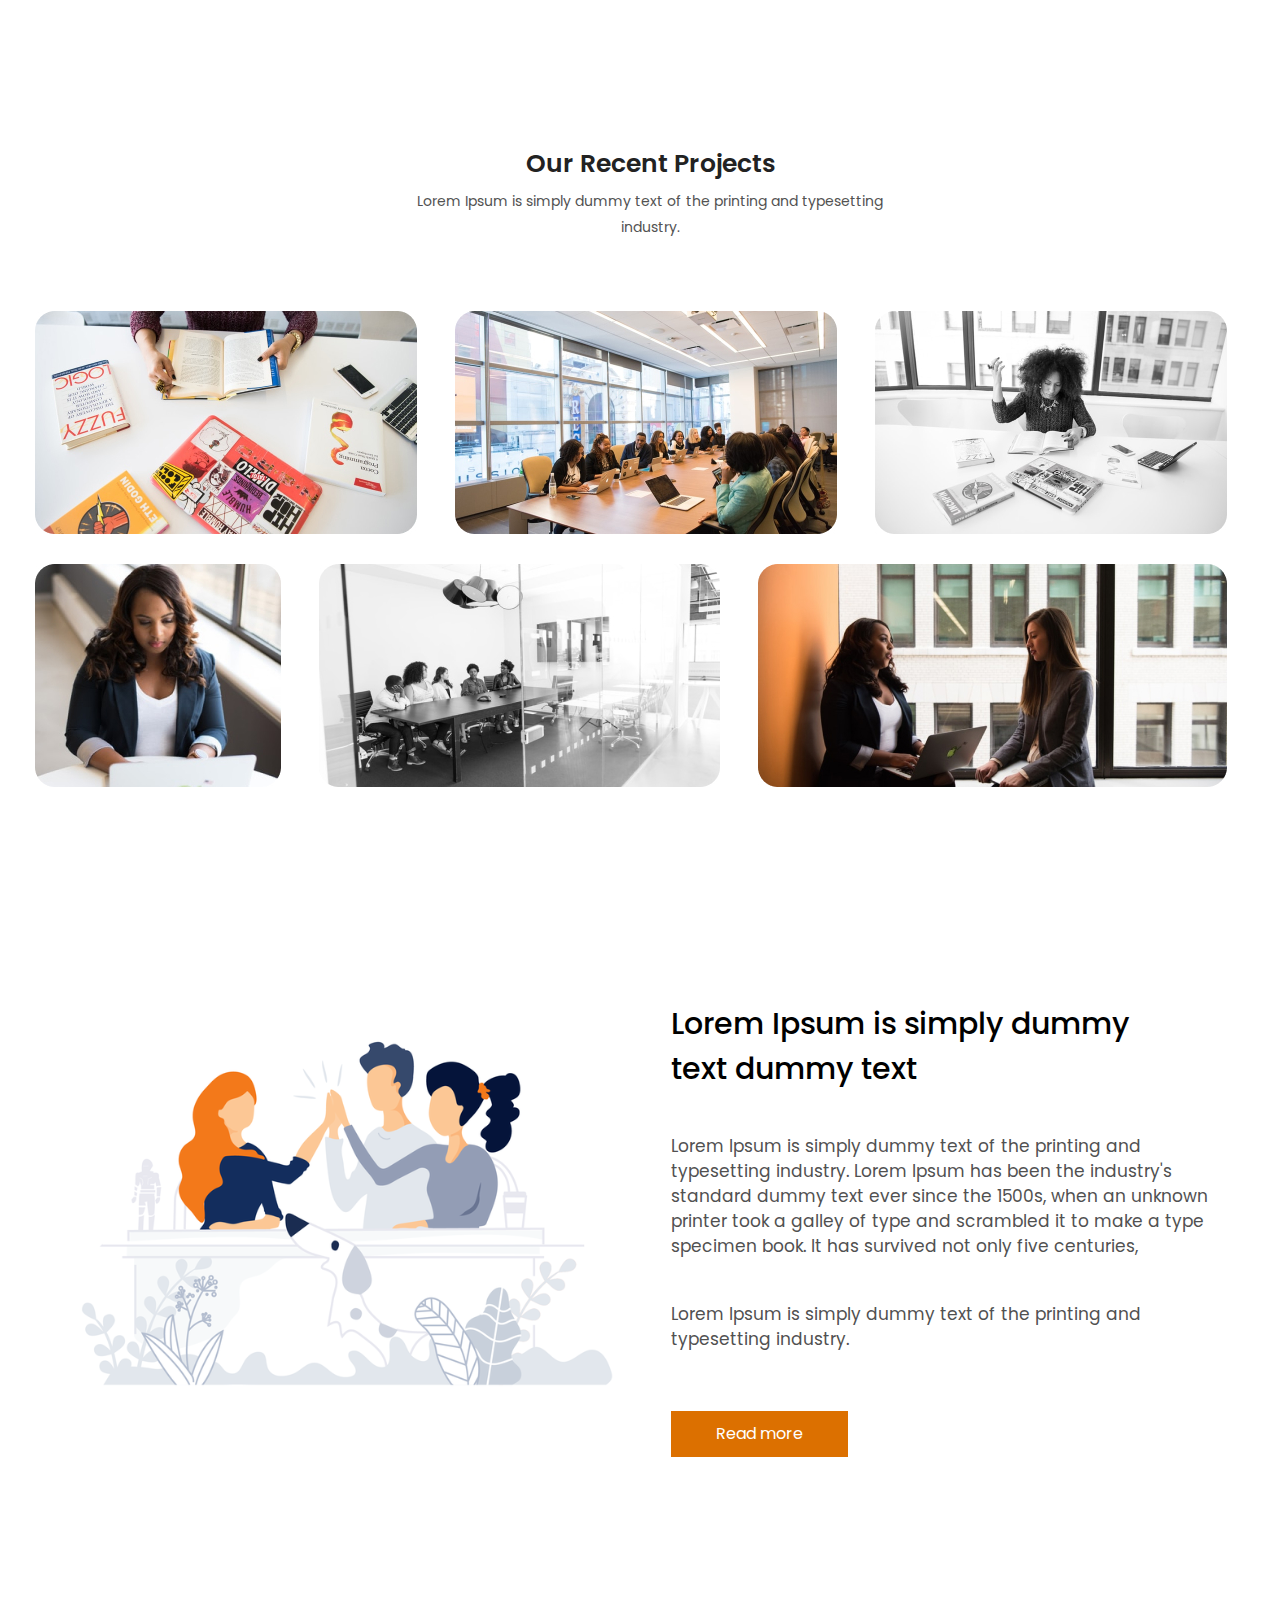
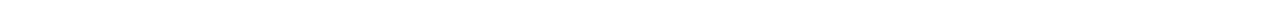
==== page1.html @ 39b24d58 "added project and lorem sections" ====
<!DOCTYPE html>
<html lang="en">
<head>
   <meta charset="UTF-8">
   <meta http-equiv="X-UA-Compatible" content="IE=edge">
   <meta name="viewport" content="width=device-width, initial-scale=1.0">
   <link rel="preconnect" href="https://fonts.googleapis.com">
   <link rel="preconnect" href="https://fonts.gstatic.com" crossorigin>
   <link href="https://fonts.googleapis.com/css2?family=Poppins:wght@200;300;400;500;600;700&display=swap" rel="stylesheet">
   <link href='https://unpkg.com/boxicons@2.0.9/css/boxicons.min.css' rel='stylesheet'>
   <link rel="stylesheet" href="./css/normalize.css">
   <link rel="stylesheet" href="./css/column.css">
   <link rel="stylesheet" href="./css/global.css">
   <link rel="stylesheet" href="./css/main.css">
   <title>Digital</title>
</head>
<body>


    <section id="projects">
      <div class="projects__wrap center container">
        <h2 class="projects__title">Our Recent Projects</h2>
        <p class="projects__paragraph">
          Lorem Ipsum is simply dummy text of the printing and typesetting <br> industry. 
        </p>
        <div class="projects__images">
          <div class="projects__img-wrap1">
            <img src="img/project1.jpg" alt="project-image" class="projects__img">
            <img src="img/project2.jpg" alt="project-image" class="projects__img">
            <img src="img/project3.jpg" alt="project-image" class="projects__img">
          </div>
          <div class="projects__img-wrap2">
            <img src="img/project4.jpg" alt="project-image" class="projects__img">
            <img src="img/project5.jpg" alt="project-image" class="projects__img">
            <img src="img/project6.jpg" alt="project-image" class="projects__img">
          </div>
        </div>
      </div>
    </section>

    <section id="lorem">
      <div class="lorem__wrap row container">
        <div class="lore__img">
          <img src="img/lorem.svg" alt="image">
        </div>
        <div class="lorem__desc">
          <h2 class="lorem__title">
            Lorem Ipsum is simply dummy <br>
            text dummy text 
          </h2>
          <p class="lorem__paragraph">
            Lorem Ipsum is simply dummy text of the printing and <br> 
            typesetting industry. Lorem Ipsum has been the industry's <br> 
            standard dummy text ever since the 1500s, when an unknown <br> 
            printer took a galley of type and scrambled it to make a type <br> 
            specimen book. It has survived not only five centuries,
          </p>
          <p class="lorem__paragraph">
            Lorem Ipsum is simply dummy text of the printing and <br> 
            typesetting industry. 
          </p>
          <div class="lorem__btn-wrap">
            <a href="#" class="lorem__btn">Read more</a>
          </div>
        </div>
      </div>
    </section>

</body>
</html>
---- css/global.css ----
html {
   box-sizing: border-box;
}
 
body {
   display: flex;
   flex-direction: column;
   min-height: 100vh;
}
 
*,
*::before,
*::after {
   box-sizing: inherit;
   margin: 0;
   padding: 0;
}
 
a {
   display: inline-block;
   text-decoration: none;
}
 
span {
   display: inline-block;
}
 
button {
   border: none;
   cursor: pointer;
   background-color: transparent;
}
 
img {
   max-width: 100%;
   height: auto;
}
 
ul, ol {
   list-style: none;
}

.bx {
   position: relative;
}
 
.fulled-container {
   width: 100%;
   padding: 0 20px;
}
 
.container {
   width: 1300px;
   margin: 0 auto;
   padding: 0 20px;
}

.center-absolute {
   position: absolute;
   top: 50%;
   left: 50%;
   transform: translate(-50%,-50%);
}
 
.relative-p {
   position: relative;
}

.bg {
   position: absolute;
   background-repeat: no-repeat;
}

*::before,
*::after {
   display: inline-block;
   background-repeat: no-repeat;
}


    /* -------- FLEX -------- */


.row {
   display: flex;
   flex-flow: row wrap;
}
.center {
   text-align: center;
   justify-content: center;
}
.between {
   justify-content: space-between;
}
.around {
   justify-content: space-around;
}
.evenly {
   justify-content: space-evenly;
}
.align-center {
   align-items: center;
}
---- css/main.css ----
body {
   font-family: 'Poppins', sans-serif;
   overflow-x: hidden;
}

#team {
   height: 619px;
}

.team__body {
   padding-top: 138px;
}

.team__title {
   margin-bottom: 60px;
}


.hero-container {
   width: 1200px;
   margin: 0 auto;
}

/* CONTACTS ====================== */
.contacts {
   height: 40px;
   position: relative;
}

.contacts__address,
.contacts__phone {
   position: absolute;
   top: 12px;
   margin-left: 100px;
   font-weight: normal;
   font-size: 14px;
   line-height: 15px;
   color: #1A1A1A;
}

.contacts__phone {
   right: 30px;
}

.contacts__address {
   right: 250px;
}

/* /CONTACTS ====================== */


/* HEADER ====================== */
#header {
   padding: 15px 0;
   background: linear-gradient(90.05deg, #E47500 -5.66%, #DF7C14 115.63%);
}

.header__nav-list-item {
   margin-left: 68px;
   font-weight: normal;
   font-size: 16px;
   line-height: 24px;
   position: relative;
}

.header__nav-list-item i {
   position: absolute;
   left: -20px;
   top: 3px;
   color: transparent;
   transition: all 0.2s ease-in-out;
}

.header__nav-list-item:hover i,
.header__nav-list-item--active i {
   color: #fff;
}

.header__nav-list-item a {
   color: #fff;
}

.header__btn {
   padding: 11px 28px;
   background: #fff;
   border-radius: 6px;
   border: 1px solid #fff;
   transition: all 0.2s ease-in-out;
}

.header__btn a {
   color: #DC7000;
   transition: all 0.2s ease-in-out;
}

.header__btn:hover {
   background: #DC7000;
}

.header__btn:hover a {
   color: #fff;
}

/* /HEADER ====================== */

/* HERO ====================== */
#hero {
   position: relative;
   background: #e27a0c1f;
   height: 675px;
}

.hero__desc {
   padding-top: 120px;
   padding-bottom: 113px;
}

.hero__links {
   font-weight: normal;
   font-size: 12px;
   line-height: 208.5%;
}

.hero__link-home {
   color: #848484;
}

.hero__link-about {
   color: #DC7000;
}

.hero__title {
   margin-top: 38px;
   font-weight: bold;
   font-size: 30px;
   line-height: 180.5%;
   color: #222222;
}

.hero__paragraph {
   margin-top: 28px;
   font-weight: normal;
   font-size: 15px;
   line-height: 208.5%;
   color: #525252;
}

.hero__btn {
   margin-top: 68px;
   padding: 16px 20px;
   background: linear-gradient(92.48deg, #FA8305 2.08%, #FB9E3C 117.25%);
   color: #fff;
   border-radius: 40px;
}

.hero__btn i {
   position: relative;
   top: 2px;
   margin-left: 10px;
   transform: rotate(0deg);
   transition: all 0.3s ease-in-out;
}

.hero__btn:hover {
   background: linear-gradient(92.48deg, #FB9E3C 2.08%, #FA8305 117.25%);

}

.hero__btn:hover i {
   transform: rotate(180deg);
}

.hero__wrap {
   position: relative;
}

.hero__img {
   position: absolute;
   right: -160px;
}

/* /HERO ====================== */

.cards {
   padding: 55px 0;
   padding-bottom: 150px;
}

.open__title {
   font-style: normal;
   font-weight: 600;
   font-size: 25px;
   line-height: 180.5%;
   color: #222222;

   margin-bottom: 53px;
}

.team__block {
   display: flex;
   justify-content: space-between;
}

.team__item {
   text-align: center;
   background: #F5F5F5;
   border-radius: 20px;
   width: 285px;
   height: 253px;
   transition: all 0.5s ease;
}

.team__item:hover {
   background: #ffffff;
   box-shadow: 0px 4px 94px rgba(0, 0, 0, 0.15);
}

.team__list::before {
   content: '';
   display: block;
   background-image: url(../img/Bill-1.png);
   width: 96px;
   height: 103px;
   background-repeat: no-repeat;
   background-position: center;
   margin-left: 100px;
   margin-top: 40px;
}

.team__list__two::before {
   content: '';
   display: block;
   background-image: url(../img/Beverly-1.png);
   width: 95px;
   height: 103px;
   background-repeat: no-repeat;
   margin-left: 90px;
   margin-top: 40px;
}

.team__list__tree::before {
   content: '';
   display: block;
   background-image: url(../img/Claudia-1.png);
   width: 95px;
   height: 103px;
   background-repeat: no-repeat;
   margin-left: 90px;
   margin-top: 40px;
}

.team__list__four::before {
   content: '';
   display: block;
   background-image: url(../img/Avatar-1.png);
   width: 95px;
   height: 103px;
   background-repeat: no-repeat;
   margin-left: 90px;
   margin-top: 40px;
}

.team__list__title {
   font-style: normal;
   font-weight: 600;
   font-size: 19px;
   line-height: 202.5%;
   color: #000000;
}

.team__list__text {
   font-style: normal;
   font-weight: 300;
   font-size: 16px;
   line-height: 202.5%;
   color: #8B8B8B;
}

#partners {
   background: #F5F5F5;
   height: 384px;
}

.partners__body {
   padding-top: 70px;
}

.partners__title {
   margin-bottom: 60px;
}

.partners__item {
   display: flex;
   justify-content: space-between;
   align-items: center;
}

#action {
   height: 700px;
}

.action__body {
   margin-top: 138px;
}

.action__title {
   font-style: normal;
   font-weight: 600;
   font-size: 30px;
   line-height: 187.5%;
   color: #222222;
}

.action__text {
   font-style: normal;
   font-weight: normal;
   font-size: 16px;
   line-height: 187.5%;
   color: #525252;
   width: 525px;
   margin-bottom: 74px;
}

.action__item {
   background: #1B1B1B;
   border-radius: 15px;
   width: 1170px;
   height: 189px;
   display: flex;
   justify-content: space-around;
   align-items: center;
}

.action__item__title {
   font-style: normal;
   font-weight: 500;
   font-size: 30px;
   line-height: 45px;
   color: #FFFFFF;
}

.action__item__text {
   font-style: normal;
   font-weight: normal;
   font-size: 17px;
   line-height: 25px;
   color: #FFFFFF;
   width: 517px;
}

.input {
   background: #ffffff;
   width: 490px;
   height: 50px;
   border-radius: 10px;
}

.action__input {
   width: 386px;
   height: 48px;
   background: #FFFFFF;
   border-radius: 8px;
   border: none;
   padding-left: 20px;
   padding-right: 20px;
}

.action__input__buttom {
   font-style: normal;
   font-weight: normal;
   font-size: 13px;
   line-height: 19px;
   text-align: center;
   color: #FFFFFF;
   background: #DC7000;
   border-radius: 8px;
   padding: 8px 13px 9px 22px;
   margin-bottom: 55px;
}

.card__list__first {
   width: 355px;
   height: 340px;
   background: #F5F5F5;
   border-radius: 20px;
   padding: 50px 30px;
   transition: background 0.4s ease, box-shadow 0.4s ease;
}

.first__span {
   font-style: normal;
   font-weight: normal;
   font-size: 14px;
   line-height: 187.5%;
   color: #B000DC;
   padding: 5px 25px 5px 15px;
   background-color: #F6E3FB;
   border-radius: 8px;
   margin-bottom: 20px;
}

.first__title {
   font-style: normal;
   font-weight: 600;
   font-size: 20px;
   line-height: 187.5%;
   color: #000000;
   margin-bottom: 15px;
}

.first__txt {
   font-style: normal;
   font-weight: normal;
   font-size: 14px;
   line-height: 187.5%;
   color: #525252;
}


/* ---------- */


.card__list__second {
   width: 355px;
   height: 340px;
   background: #F5F5F5;
   border-radius: 20px;
   padding: 50px 30px;
   transition: background 0.4s ease, box-shadow 0.4s ease;

}


.second__span {
   font-style: normal;
   font-weight: normal;
   font-size: 14px;
   line-height: 187.5%;
   color: #DC1A00;
   padding: 5px 25px 5px 15px;
   background-color: #F2E1DA;
   border-radius: 8px;
   margin-bottom: 20px;
}

.second__title {
   font-style: normal;
   font-weight: 600;
   font-size: 20px;
   line-height: 187.5%;
   color: #000000;
   margin-bottom: 15px;
}

.second__txt {
   font-style: normal;
   font-weight: normal;
   font-size: 14px;
   line-height: 187.5%;
   color: #525252;
}

/* ----------- */

.card__list__third {
   width: 355px;
   height: 340px;
   background: #F5F5F5;
   border-radius: 20px;
   padding: 50px 30px;
   transition: background 0.4s ease, box-shadow 0.4s ease;
}

.third__span {
   font-style: normal;
   font-weight: normal;
   font-size: 14px;
   line-height: 187.5%;
   color: #00DC72;
   padding: 5px 25px 5px 15px;
   background-color: #DAF2EA;
   border-radius: 8px;
   margin-bottom: 20px;
}

.third__title {
   font-style: normal;
   font-weight: 600;
   font-size: 20px;
   line-height: 187.5%;
   color: #000000;
   margin-bottom: 15px;
}

.third__txt {
   font-style: normal;
   font-weight: normal;
   font-size: 14px;
   line-height: 187.5%;
   color: #525252;
}

.hover {
   background-color: #F6E3FB;
   box-shadow: 0px 4px 94px rgba(0, 0, 0, 0.15);
}

.card__list__first:hover {
   background-color: #fff;
   box-shadow: 0px 4px 94px rgba(0, 0, 0, 0.15);
   transition: background 0.5s ease, box-shadow 0.4s ease;
}

.card__list__second:hover {
   background-color: #fff;
   box-shadow: 0px 4px 94px rgba(0, 0, 0, 0.15);
   transition: background 0.5s ease, box-shadow 0.4s ease;
}

.card__list__third:hover {
   background-color: #fff;
   box-shadow: 0px 4px 94px rgba(0, 0, 0, 0.15);
   transition: background 0.5s ease, box-shadow 0.4s ease;
}

#group {
   background-color: #F5F5F5;
}

.huge {
   padding: 100px 0;
   margin-right: 80px;
}

.desceip__span {
   font-style: normal;
   font-weight: 500;
   font-size: 16px;
   line-height: 202.5%;
   color: #DC7000;
   margin-bottom: 15px;
}

.descrip__title {
   width: 530px;
   font-style: normal;
   font-weight: 600;
   font-size: 28px;
   line-height: 157.5%;
   color: #000000;
   margin-bottom: 15px;
}

.descrip__txt {
   width: 530px;
   font-style: normal;
   font-weight: normal;
   font-size: 16px;
   line-height: 202.5%;
   color: #000000;
}

/* -------FOOTER--------- */

#footer {
   position: relative;
   color: #fff;
   background: #1B1B1B;
}

.footer__div {
   padding: 50px 0;
   padding-top: 80px;
   opacity: 0.9;
}

#footer::after {
   position: absolute;
   bottom: 23%;
   width: 100%;
   height: 1.5px;
   content: "";
   background: #D2D2D2;
   opacity: 0.7;
}

.footer__about {
   margin-right: 15%;
}

.footer__logo {
   font-weight: bold;
   font-size: 25px;
   margin-bottom: 25px;
   color: #fff;
}

.footer__desc {
   font-size: 16px;
   line-height: 24px;
   margin-bottom: 25px;
}

.footer__site-link {
   font-size: 16px;
   line-height: 24px;
   color: #FFFFFF;
}

.footer__list {
   align-items: flex-end;
}

.footer__items {
   margin-right: 75px;
}

.footer__items>* {
   display: block;
}

.footer__items-strong {
   font-weight: 500;
   font-size: 17px;
   margin-bottom: 30px;
}

.footer__items-links {
   margin-right: 0;
}

.footer__items-link {
   font-size: 16px;
   margin-bottom: 10px;
   color: #fff;
}

.footer__items-desc {
   line-height: 24px;
   margin-bottom: 15px;
}

.item-link__bx {
   font-size: 20px;
   padding: 6px;
   margin: 0 5px;
   border-radius: 50%;
   color: #000;
   background-color: #fff;
   transition: background 0.2s ease;
}

.item-link__bx:hover {
   background-color: #fd8f19;
}

.footer__div-two {
   padding: 30px 0;

}


/* ============= PAGE 2  DILSHOD ============= */

.mini-txt {
   font-weight: normal;
   font-size: 16px;
   line-height: 208.5%;
   color: #848484;
}

.mini-span {
   font-weight: normal;
   font-size: 16px;
   line-height: 208.5%;
   color: #EB9740;
   padding-top: 100px;
   margin-bottom: 18px;
}

.servisec__title {
   margin-bottom: 20px;
   font-style: normal;
   font-weight: 600;
   font-size: 33px;
   line-height: 180.5%;
   text-align: center;
   color: #222222;
   margin-bottom: 15px;
}

.services__txt {
   font-style: normal;
   font-weight: 500;
   font-size: 16px;
   line-height: 187.5%;
   text-align: center;
   color: #898989;
}

.services__clients {
   padding-top: 55px;
}

.clients__txt {
   font-style: normal;
   font-weight: bold;
   font-size: 25px;
   line-height: 30px;
   color: #0B132A;
   padding-bottom: 10px;
}

#services {
   padding-bottom: 80px;
}

.clients__item {
   padding: 50px 0;
   border-radius: 10px;
   box-shadow: 5px 14px 30px -10px rgb(34 60 80 / 20%);
}

.clients__span {
   font-style: normal;
   font-weight: normal;
   font-size: 20px;
   line-height: 30px;
   color: #4F5665;
}

.item-list--before1::before {
   content: ' ';
   width: 60px;
   height: 60px;
   background-image: url('../img/user.png');
   display: block;
   position: absolute;
   top: 0;
   left: -70px;
}

.item-list--before2::before {
   content: ' ';
   width: 60px;
   height: 60px;
   background-image: url('../img/location.png');
   display: block;
   position: absolute;
   top: 0;
   left: -70px;
}

.item-list--before3::before {
   content: ' ';
   width: 60px;
   height: 60px;
   background-image: url('../img/Serverss.png');
   display: block;
   position: absolute;
   top: 0;
   left: -70px;
}

.after::after {
   position: absolute;
   width: 2px;
   height: 100px;
   content: "";
   background-color: #C2C2C2;
   top: -15px;
   right: -90px;
}


/* ============= PAGE 2  SHOXRUX ============= */

.blog{
   display: flex;
   justify-content: space-between;
   padding-top: 80px;
   padding-bottom: 50px;
}

.blog__body{
   position: relative;

}
.bx-play-circle{
   position: absolute;
   font-size: 50px;
   left: 0;
   top: 0;
   right: 0;
   bottom: 0;
   margin: auto;
   width: 50px;
   height: 50px;

}
.blog__title{
   font-style: normal;
   font-weight: bold;
   font-size: 30px;
   line-height: 180.5%;
   color: #222222;
   width: 350px;
}
.blog__text{
   font-style: normal;
   font-weight: normal;
   font-size: 14px;
   line-height: 187.5%;
   color: #525252;
   width: 380px;
   margin-bottom: 28px;

}

.blog__list-text{
   font-style: normal;
   font-weight: normal;
   font-size: 14px;
   line-height: 187.5%;
   color: #525252;
   list-style: none;
   display: flex;
   margin-bottom: 19px;
}
.blog__list-text::before{
   content: '';
   display: block;
   background-image: url(../img/bx_bxs-check-circle.svg);
   background-repeat: no-repeat;
   width: 30px;
   height: 30px;
}


/* ============= PAGE 1  SIROTILLO ============= */

/* PROJECTS ============== */
#projects {
   padding-top: 141px;
}

.projects__title {
   font-weight: 600;
   font-size: 25px;
   line-height: 187.5%;
   color: #222222;
}

.projects__paragraph {
   font-weight: normal;
   font-size: 14px;
   line-height: 187.5%;
   color: #525252;
}

.projects__images {
   margin-top: 71px;
}

.projects__images {
   display: flex;
   flex-direction: column;
   align-items: center;
}

.projects__img-wrap1 {
   display: flex;
   flex-direction: row;
}

.projects__img-wrap2 {
   margin-top: 30px;
   display: flex;
   flex-direction: row;
}

.projects__img-wrap2 img,
.projects__img-wrap1 img {
   margin-right: 38px;
}
/* /PROJECTS ============== */


/* LOREM ============== */
#lorem {
   padding-top: 164px;
   padding-bottom: 150px;
}

.lorem__desc {
   padding-top: 50px;
}

.lorem__title {
   font-weight: 500;
   font-size: 30px;
   line-height: 45px;
}

.lorem__paragraph {
   margin-top: 43px;
   font-weight: normal;
   font-size: 17px;
   line-height: 25px;
   color: #515151;
}

.lorem__btn-wrap {
   margin-top: 59px;
}

.lorem__btn {
   padding: 11px 45px;
   font-weight: normal;
   font-size: 16px;
   line-height: 24px;   
   background: #DC7000;
   color: #fff;
}
/* /LOREM ============== */

/* ============= /PAGE 1  SIROTILLO ============= */


/* ============= PAGE 3  SIROTILLO ============= */

#news {
   padding-top: 94px;
}

.news__link {
   font-weight: normal;
   font-size: 16px;
   line-height: 208.5%;
   color: #848484;
}

.news__link-about {
   color: #FF7C32;
}

.news__title {
   margin-top: 16px;
   font-weight: 600;
   font-size: 33px;
   line-height: 180.5%;
   text-align: center;
   color: #222222;
}

.news__paragraph {
   margin-top: 13px;
   font-weight: 500;
   font-size: 16px;
   line-height: 187.5%;
   text-align: center;
   color: #898989;
}

.news__search-wrap {
   margin-top: 74px;
}

.news__search-wrap i {
   position: relative;
   font-size: 20px;
   top: 4px;
   right: -50px;
   color: #a8a7a7;
}

.news__search {
   padding: 9px 59px;
   width: 400px;
   height: 49px;
   background: #F1F1F1; 
   color: #494848; 
   border: none; 
   border-radius: 10px;
   outline-color: #a8a7a7;
}

.news-body {
   margin-top: 109px;
}

.new-left {
   margin-bottom: 100px;
   border-bottom: 0.7px solid #A5A5A5;
}

.new-left__author-wrap {
   margin-top: 21px;
}

.new-author {
   margin-right: 20px;
   padding: 15px 32px;
   background: #2351F5;
   color: #fff;
}

.new-left__title {
   margin-top: 21px;
   font-weight: 600;
   font-size: 30px;
   line-height: 45px;
   color: #000000;
}

.new__p {
   margin-top: 32px;
   font-weight: normal;
   font-size: 17px;
   line-height: 207.8%;
   color: #515151;
}

.new-right {
   margin-bottom: 60px;
}

.new-right__inner {
   margin-left: 30px;
}

.new-right__title {
   margin-top: 4-0px;
   font-weight: 600;
   font-size: 23px;
   line-height: 34px;
   color: #000000;
}


.new-right:nth-child(1) .new-author {
   background: #000;
}

.new-right:nth-child(3) .new-author {
   background: #FF7C32;
}

.new-second {
   border-bottom: none;
}

.new-second__right .new-right:nth-child(1) .new-author {
   background: #23A54F;
}

.new-second__right .new-right:nth-child(3) .new-author {
   background: #9921C3;
}

.new-left__subtitle {
   margin-top: 80px;
   font-weight: 600;
   font-size: 30px;
   line-height: 187.5%;
   color: #222222;
}
/* ============= /PAGE 3  SIROTILLO ============= */



/* ============= PAGE 4  ABDUSAMAD ============= */

.globus__div {
   padding: 50px 0;
}

.globus__titles {
   padding: 20px 0;
}

.globus__mini-title {
   font-size: 16px;
   margin-bottom: 15px;
   color: #848484;
}

.mini-title__span {
   color: #E47500;
}

.globus__title {
   font-weight: 600;
   font-size: 33px;
   line-height: 180.5%;
   margin-bottom: 15px;
}

.globus__desc {
   font-weight: 500;
   font-size: 16px;
   line-height: 187.5%;
   margin-bottom: 20px;
   color: #898989;
}

.globus__imgs {
   padding-top: 50px;
   padding-bottom: 100px;
}

.globus__img {
   width: 100%;
}

.item__span {
   display: block;
   margin-bottom: 20px;
}

.item__bx {
   margin: 0;
   margin-right: 10px;
   box-shadow: 0px 4px 14px rgba(0, 0, 0, 0.15);
}

.globus__item--after::after {
   position: absolute;
   top: -10%;
   right: -75%;
   width: 2px;
   height: 100px;
   content: "";
   background-color: #C2C2C2;
}

.globus__item--after2::after {
   position: absolute;
   top: -60%;
   right: -75%;
   width: 2px;
   height: 100px;
   content: "";
   background-color: #C2C2C2;
}

.item__link {
   font-weight: 300;
   font-size: 20px;
   line-height: 30px;
   color: #333333;
}

.item__link--before::before {
   position: relative;
   top: 6px;
   left: -10px;
   width: 30px;
   height: 30px;
   content: "";
   background-image: url("../img/phone.svg");
}

.item__link--before2::before {
   position: absolute;
   left: -12%;
   width: 30px;
   height: 30px;
   content: "";
   background-image: url("../img/location.svg");
}
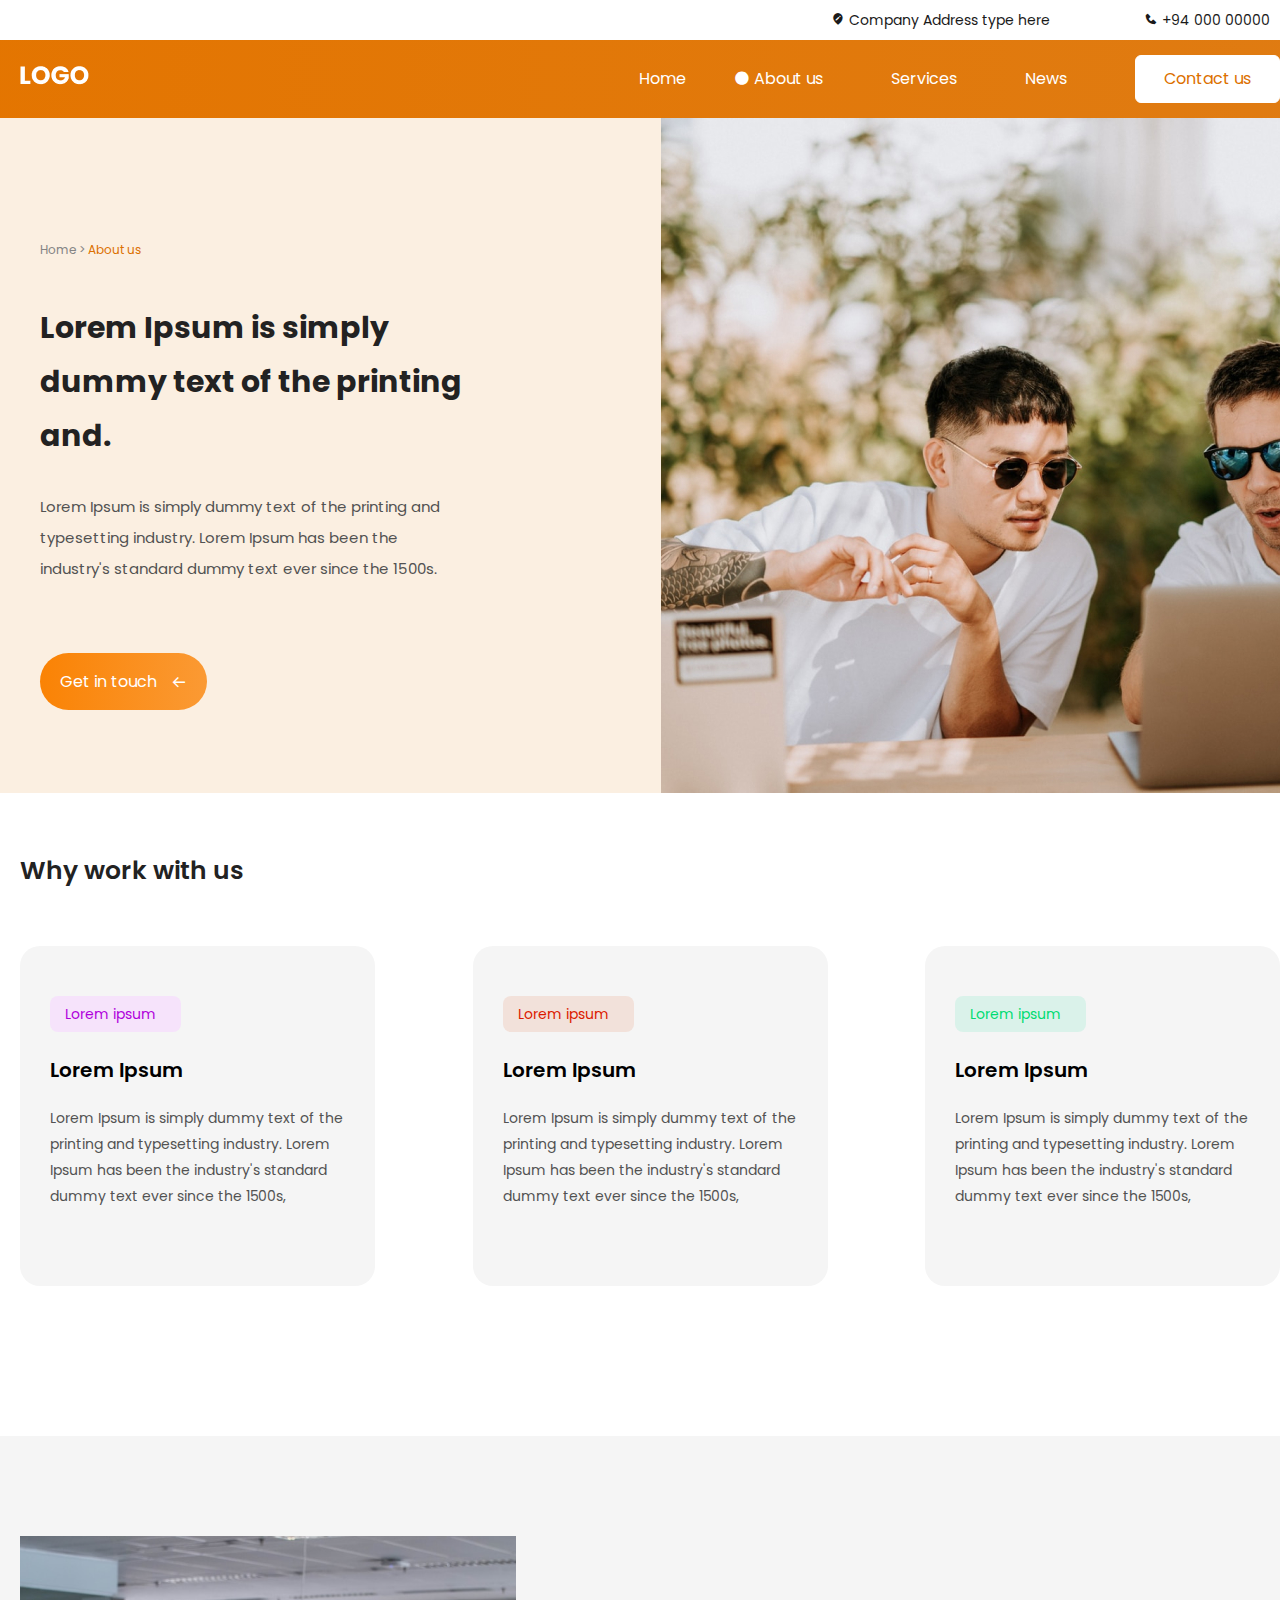
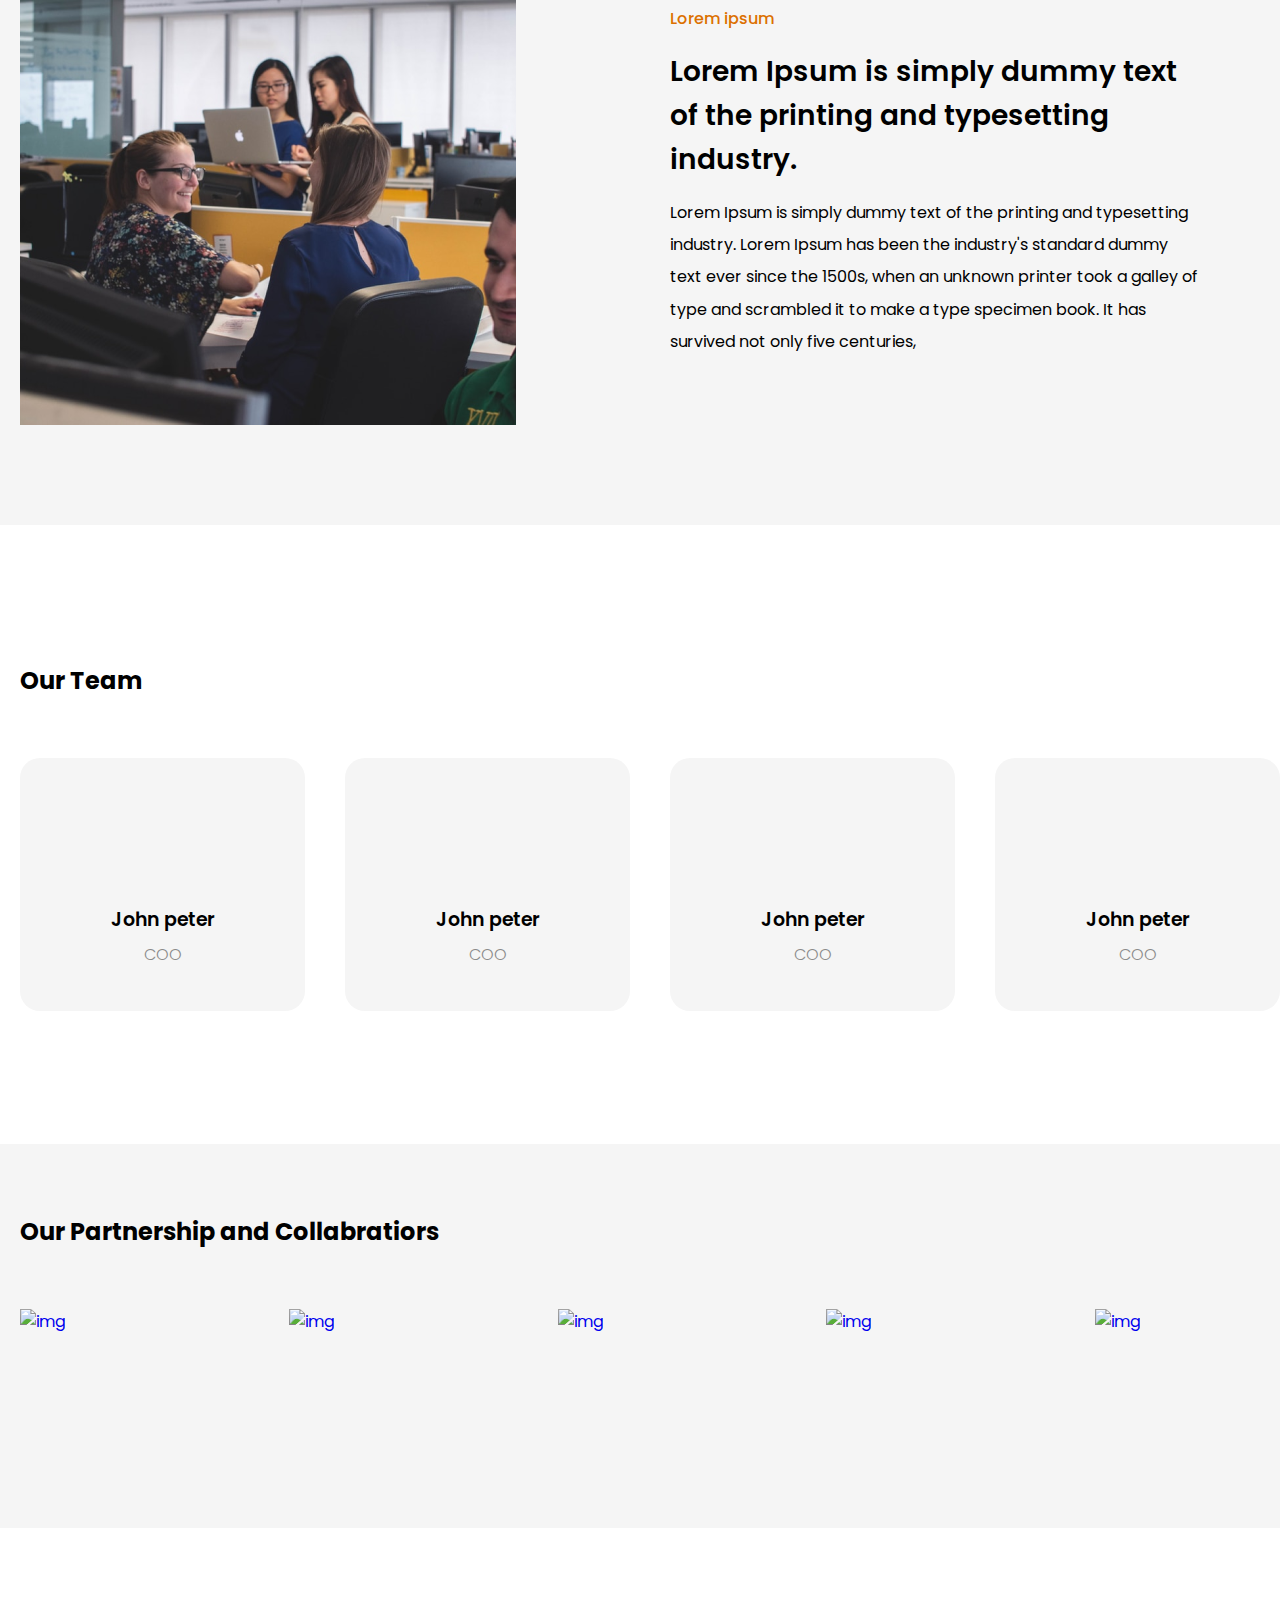
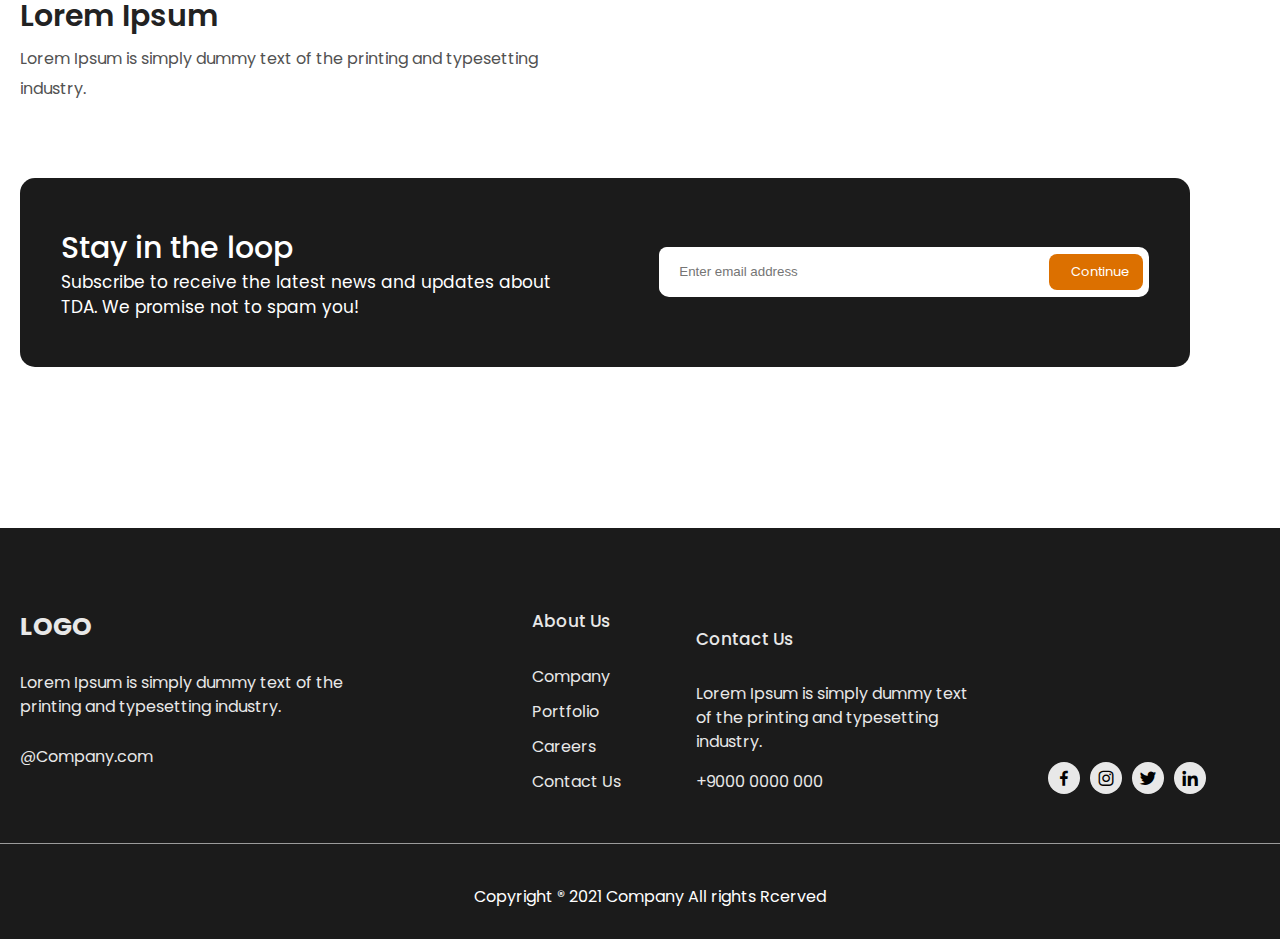
==== commit b59efbe3: "Merge branch 'main' into technoligs-section" ====
--- a/page1.html
+++ b/page1.html
@@ -17,54 +17,210 @@
 <body>
 
 
-    <section id="projects">
-      <div class="projects__wrap center container">
-        <h2 class="projects__title">Our Recent Projects</h2>
-        <p class="projects__paragraph">
-          Lorem Ipsum is simply dummy text of the printing and typesetting <br> industry. 
-        </p>
-        <div class="projects__images">
-          <div class="projects__img-wrap1">
-            <img src="img/project1.jpg" alt="project-image" class="projects__img">
-            <img src="img/project2.jpg" alt="project-image" class="projects__img">
-            <img src="img/project3.jpg" alt="project-image" class="projects__img">
-          </div>
-          <div class="projects__img-wrap2">
-            <img src="img/project4.jpg" alt="project-image" class="projects__img">
-            <img src="img/project5.jpg" alt="project-image" class="projects__img">
-            <img src="img/project6.jpg" alt="project-image" class="projects__img">
-          </div>
-        </div>
+   <div class="contacts row container">
+      <p class="contacts__address"><i class='bx bxs-edit-location'></i> Company Address type here</p>
+      <p class="contacts__phone"> <i class='bx bxs-phone'></i> +94 000 00000</p>
+   </div>
+
+   <header id="header">
+      <div class="header__wrap container row between align-center">
+         <div class="header__logo-wrap">
+            <a href="#">
+               <img src="img/logo.png" alt="" class="header__logo">
+            </a>
+         </div>
+         <nav class="header__nav">
+            <ul class="header__nav-list row align-center">
+               <li class="header__nav-list-item"><a href="index.html"><i class='bx bxs-circle' ></i>Home</a></li>
+               <li class="header__nav-list-item header__nav-list-item--active"><a href="page1.html"><i class='bx bxs-circle' ></i>About us</a></li>
+               <li class="header__nav-list-item"><a href="page2.html"><i class='bx bxs-circle' ></i>Services</a></li>
+               <li class="header__nav-list-item"><a href="page3.html"><i class='bx bxs-circle' ></i>News</a></li>
+               <li class="header__nav-list-item header__btn"><a href="page4.html">Contact us</a></li>
+            </ul>
+         </nav>
       </div>
-    </section>
-
-    <section id="lorem">
-      <div class="lorem__wrap row container">
-        <div class="lore__img">
-          <img src="img/lorem.svg" alt="image">
-        </div>
-        <div class="lorem__desc">
-          <h2 class="lorem__title">
-            Lorem Ipsum is simply dummy <br>
-            text dummy text 
-          </h2>
-          <p class="lorem__paragraph">
-            Lorem Ipsum is simply dummy text of the printing and <br> 
-            typesetting industry. Lorem Ipsum has been the industry's <br> 
-            standard dummy text ever since the 1500s, when an unknown <br> 
-            printer took a galley of type and scrambled it to make a type <br> 
-            specimen book. It has survived not only five centuries,
-          </p>
-          <p class="lorem__paragraph">
-            Lorem Ipsum is simply dummy text of the printing and <br> 
-            typesetting industry. 
-          </p>
-          <div class="lorem__btn-wrap">
-            <a href="#" class="lorem__btn">Read more</a>
-          </div>
-        </div>
+   </header>
+
+   <section id="hero">
+      <div class="hero__wrap hero-container row">
+         <div class="hero__desc">
+            <div class="hero__links">
+               <a href="#" class="hero__link hero__link-home">Home > </a>
+               <a href="#" class="hero__link hero__link-about">About us</a>
+            </div>
+            <h2 class="hero__title">
+               Lorem Ipsum is simply <br> 
+               dummy text of the printing <br> 
+               and.
+            </h2>
+            <p class="hero__paragraph">
+               Lorem Ipsum is simply dummy text of the printing and <br> 
+               typesetting industry. Lorem Ipsum has been the <br> 
+               industry's standard dummy text ever since the 1500s.
+            </p>
+            <div class="hero__btn-wrap">
+               <a href="#" class="hero__btn">Get in touch <i class='bx bx-arrow-back'></i></a>
+            </div>
+         </div>
+         <div class="hero__image-wrap">
+            <img src="img/hero.jpg" alt="hero image" class="hero__img">
+         </div>
       </div>
-    </section>
+   </section>
+
+
+
+   <main>
+
+      <section id="work">
+         <div class="container">
+            <div class="cards">
+               <h2 class="open__title">Why work with us</h2>
+               <ul class="card__item row between">
+
+                  <li class="card__list__first ">
+                     <span class="first__span">Lorem ipsum</span>
+                     <h3 class="first__title">Lorem Ipsum</h3>
+                     <p class="first__txt">Lorem Ipsum is simply dummy text of the printing and typesetting industry. Lorem Ipsum has been the industry's standard dummy text ever since the 1500s,</p>
+                  </li>
+
+                  <li class="card__list__second ">
+                     <span class="second__span">Lorem ipsum</span>
+                     <h3 class="second__title">Lorem Ipsum</h3>
+                     <p class="second__txt">Lorem Ipsum is simply dummy text of the printing and typesetting industry. Lorem Ipsum has been the industry's standard dummy text ever since the 1500s,</p>
+                  </li>
+
+                  <li class="card__list__third ">
+                     <span class="third__span">Lorem ipsum</span>
+                     <h3 class="third__title">Lorem Ipsum</h3>
+                     <p class="third__txt">Lorem Ipsum is simply dummy text of the printing and typesetting industry. Lorem Ipsum has been the industry's standard dummy text ever since the 1500s,</p>
+                  </li>
+               </ul>
+            </div>
+         </div>
+      </section>
+
+      <section id="group">
+         <div class="container">
+            <div class="huge row between align-center">
+               <img src="img/team_img.png" alt="group__team-img">
+               <div class="huge__descrip">
+                  <span class="desceip__span">Lorem ipsum</span>
+                  <h3 class="descrip__title">Lorem Ipsum is simply dummy text <br> of the printing and typesetting <br> industry. </h3>
+                  <p class="descrip__txt"> Lorem Ipsum is simply dummy text of the printing and typesetting  industry. Lorem Ipsum has been the industry's standard dummy   text ever since the 1500s, when an unknown printer took a galley of  type and scrambled it to make a type specimen book. It has survived not only five centuries,</p>
+               </div>
+            </div>
+         </div>
+      </section>
+
+      <section id="team">
+         <div  class="container">
+            <div class="team__body">
+               <h2 class="team__title">Our Team</h2>
+               <div class="team__block">
+                  <ul class="team__item">
+                     <li class="team__list"></li>
+                     <li class="team__list__title">John peter</li>
+                     <li class="team__list__text">COO</li>
+                  </ul>
+                  <ul class="team__item">
+                     <li class="team__list__two"></li>
+                     <li class="team__list__title">John peter</li>
+                     <li class="team__list__text">COO</li>
+                  </ul>
+                  <ul class="team__item">
+                     <li class="team__list__tree"></li>
+                     <li class="team__list__title">John peter</li>
+                     <li class="team__list__text">COO</li>
+                  </ul>
+                  <ul class="team__item">
+                     <li class="team__list__four"></li>
+                     <li class="team__list__title">John peter</li>
+                     <li class="team__list__text">COO</li>
+                  </ul>
+               </div>                  
+            </div>
+         </div>
+      </section>
+      <section id="partners">
+         <div class="container">
+            <div class="partners__body">
+               <h2 class="partners__title">Our Partnership and Collabratiors</h2>
+               <ul class="partners__item">
+                  <li class="partners__list"><a href="https://www.columbia.edu/" target="blank"><img src="img/clientlogo-8-3.png" alt="img"></a></li>
+                  <li class="partners__list"><a href="https://www.jumeirah.com/en" target="blank"><img src="img/Kudos-Client-Logo-3.png" alt="img"></a></li>
+                  <li class="partners__list"><a href="https://www.megawecare.com/" target="blank"><img src="img/Inmarc-client-logos-Recovered-32.png" alt="img"></a></li>
+                  <li class="partners__list"><a href="https://www.clientearth.org/" target="blank"><img src="img/biotechne+logo.png" alt="img"></a></li>
+                  <li class="partners__list" style="padding-right: 140px;"><a href="https://www.bio-techne.com/" target="blank"><img src="img/biotechne+logo.png" alt="img"></a></li>
+               </ul>
+            </div>
+         </div>
+      </section>
+
+      <section id="action">
+         <div class="container">
+            <div class="action__body">
+               <h2 class="action__title">Lorem Ipsum</h2>
+               <p class="action__text">Lorem Ipsum is simply dummy text of the printing and typesetting industry. </p>
+               <div class="action__item">
+                  <div>
+                     <h3 class="action__item__title">Stay in the loop</h3>
+                     <p class="action__item__text">Subscribe to receive the latest news and updates about TDA.  We promise not to spam you!</p>
+                  </div>
+                  <div class="input">
+                     <input class="action__input" type="email" placeholder="Enter email address">
+                     <a class="action__input__buttom" href="#">Continue</a>
+                  </div>
+               </div>
+            </div>
+         </div>
+      </section>
+
+   </main>
+
+   <footer id="footer">
+      <div class="container">
+         <div class="footer__div row">
+            <div class="footer__about">
+               <a class="footer__logo" href="#">LOGO</a>
+               <p class="footer__desc">Lorem Ipsum is simply dummy text of the <br> printing and typesetting industry. </p>
+               <a class="footer__site-link" href="#">@Company.com</a>
+            </div>
+            <ul class="footer__list row between">
+               <li class="footer__items">
+                  <strong class="footer__items-strong">About Us</strong>
+                  <a class="footer__items-link" href="#">Company</a>
+                  <a class="footer__items-link" href="#">Portfolio</a>
+                  <a class="footer__items-link" href="#">Careers</a>
+                  <a class="footer__items-link" href="#">Contact Us</a>
+               </li>
+               <li class="footer__items">
+                  <strong class="footer__items-strong">Contact Us</strong>
+                  <p class="footer__items-desc">Lorem Ipsum is simply dummy text <br> of the printing and typesetting <br> industry. </p>
+                  <a class="footer__items-link" href="tel:+998">+9000 0000 000</a>
+               </li>
+               <li class="footer__items footer__items-links row">
+                  <a class="footer__items-link" href="#">
+                     <i class='bx item-link__bx bxl-facebook'></i>
+                  </a>
+                  <a class="footer__items-link" href="#">
+                     <i class='bx item-link__bx bxl-instagram'></i>
+                  </a>
+                  <a class="footer__items-link" href="#">
+                     <i class='bx item-link__bx bxl-twitter'></i>
+                  </a>
+                  <a class="footer__items-link" href="#">
+                     <i class='bx item-link__bx bxl-linkedin'></i>
+                  </a>
+               </li>
+            </ul>
+         </div>
+         <div class="footer__div-two center">
+            <p class="div-two__desc">Copyright ® 2021 Company All rights Rcerved</p>
+         </div>
+      </div>
+   </footer>
+   
 
 </body>
 </html>--- a/css/main.css
+++ b/css/main.css
@@ -3,25 +3,13 @@
    overflow-x: hidden;
 }
 
-#team {
-   height: 619px;
-}
-
-.team__body {
-   padding-top: 138px;
-}
-
-.team__title {
-   margin-bottom: 60px;
-}
-
-
 .hero-container {
    width: 1200px;
    margin: 0 auto;
 }
 
 /* CONTACTS ====================== */
+
 .contacts {
    height: 40px;
    position: relative;
@@ -103,7 +91,10 @@
 
 /* /HEADER ====================== */
 
+
 /* HERO ====================== */
+
+
 #hero {
    position: relative;
    background: #e27a0c1f;
@@ -181,6 +172,7 @@
 
 /* /HERO ====================== */
 
+
 .cards {
    padding: 55px 0;
    padding-bottom: 150px;
@@ -192,8 +184,196 @@
    font-size: 25px;
    line-height: 180.5%;
    color: #222222;
-
    margin-bottom: 53px;
+}
+
+#group {
+   background-color: #F5F5F5;
+}
+
+.huge {
+   padding: 100px 0;
+   margin-right: 80px;
+}
+
+.desceip__span {
+   font-style: normal;
+   font-weight: 500;
+   font-size: 16px;
+   line-height: 202.5%;
+   color: #DC7000;
+   margin-bottom: 15px;
+}
+
+.descrip__title {
+   width: 530px;
+   font-style: normal;
+   font-weight: 600;
+   font-size: 28px;
+   line-height: 157.5%;
+   color: #000000;
+   margin-bottom: 15px;
+}
+
+.descrip__txt {
+   width: 530px;
+   font-style: normal;
+   font-weight: normal;
+   font-size: 16px;
+   line-height: 202.5%;
+   color: #000000;
+}
+
+.card__list__first {
+   width: 355px;
+   height: 340px;
+   background: #F5F5F5;
+   border-radius: 20px;
+   padding: 50px 30px;
+   transition: background 0.4s ease, box-shadow 0.4s ease;
+}
+
+.first__span {
+   font-style: normal;
+   font-weight: normal;
+   font-size: 14px;
+   line-height: 187.5%;
+   color: #B000DC;
+   padding: 5px 25px 5px 15px;
+   background-color: #F6E3FB;
+   border-radius: 8px;
+   margin-bottom: 20px;
+}
+
+.first__title {
+   font-style: normal;
+   font-weight: 600;
+   font-size: 20px;
+   line-height: 187.5%;
+   color: #000000;
+   margin-bottom: 15px;
+}
+
+.first__txt {
+   font-style: normal;
+   font-weight: normal;
+   font-size: 14px;
+   line-height: 187.5%;
+   color: #525252;
+}
+
+
+/* ---------- */
+
+
+.card__list__second {
+   width: 355px;
+   height: 340px;
+   background: #F5F5F5;
+   border-radius: 20px;
+   padding: 50px 30px;
+   transition: background 0.4s ease, box-shadow 0.4s ease;
+
+}
+
+
+.second__span {
+   font-style: normal;
+   font-weight: normal;
+   font-size: 14px;
+   line-height: 187.5%;
+   color: #DC1A00;
+   padding: 5px 25px 5px 15px;
+   background-color: #F2E1DA;
+   border-radius: 8px;
+   margin-bottom: 20px;
+}
+
+.second__title {
+   font-style: normal;
+   font-weight: 600;
+   font-size: 20px;
+   line-height: 187.5%;
+   color: #000000;
+   margin-bottom: 15px;
+}
+
+.second__txt {
+   font-style: normal;
+   font-weight: normal;
+   font-size: 14px;
+   line-height: 187.5%;
+   color: #525252;
+}
+
+/* ----------- */
+
+.card__list__third {
+   width: 355px;
+   height: 340px;
+   background: #F5F5F5;
+   border-radius: 20px;
+   padding: 50px 30px;
+   transition: background 0.4s ease, box-shadow 0.4s ease;
+}
+
+.third__span {
+   font-style: normal;
+   font-weight: normal;
+   font-size: 14px;
+   line-height: 187.5%;
+   color: #00DC72;
+   padding: 5px 25px 5px 15px;
+   background-color: #DAF2EA;
+   border-radius: 8px;
+   margin-bottom: 20px;
+}
+
+.third__title {
+   font-style: normal;
+   font-weight: 600;
+   font-size: 20px;
+   line-height: 187.5%;
+   color: #000000;
+   margin-bottom: 15px;
+}
+
+.third__txt {
+   font-style: normal;
+   font-weight: normal;
+   font-size: 14px;
+   line-height: 187.5%;
+   color: #525252;
+}
+
+.card__list__first:hover {
+   background-color: #fff;
+   box-shadow: 0px 4px 94px rgba(0, 0, 0, 0.15);
+   transition: background 0.5s ease, box-shadow 0.4s ease;
+}
+
+.card__list__second:hover {
+   background-color: #fff;
+   box-shadow: 0px 4px 94px rgba(0, 0, 0, 0.15);
+   transition: background 0.5s ease, box-shadow 0.4s ease;
+}
+
+.card__list__third:hover {
+   background-color: #fff;
+   box-shadow: 0px 4px 94px rgba(0, 0, 0, 0.15);
+   transition: background 0.5s ease, box-shadow 0.4s ease;
+}
+
+#team {
+   height: 619px;
+}
+
+.team__body {
+   padding-top: 138px;
+}
+
+.team__title {
+   margin-bottom: 60px;
 }
 
 .team__block {
@@ -296,11 +476,11 @@
 }
 
 #action {
-   height: 700px;
+   height: 600px;
 }
 
 .action__body {
-   margin-top: 138px;
+   padding-top: 60px;
 }
 
 .action__title {
@@ -378,187 +558,6 @@
    margin-bottom: 55px;
 }
 
-.card__list__first {
-   width: 355px;
-   height: 340px;
-   background: #F5F5F5;
-   border-radius: 20px;
-   padding: 50px 30px;
-   transition: background 0.4s ease, box-shadow 0.4s ease;
-}
-
-.first__span {
-   font-style: normal;
-   font-weight: normal;
-   font-size: 14px;
-   line-height: 187.5%;
-   color: #B000DC;
-   padding: 5px 25px 5px 15px;
-   background-color: #F6E3FB;
-   border-radius: 8px;
-   margin-bottom: 20px;
-}
-
-.first__title {
-   font-style: normal;
-   font-weight: 600;
-   font-size: 20px;
-   line-height: 187.5%;
-   color: #000000;
-   margin-bottom: 15px;
-}
-
-.first__txt {
-   font-style: normal;
-   font-weight: normal;
-   font-size: 14px;
-   line-height: 187.5%;
-   color: #525252;
-}
-
-
-/* ---------- */
-
-
-.card__list__second {
-   width: 355px;
-   height: 340px;
-   background: #F5F5F5;
-   border-radius: 20px;
-   padding: 50px 30px;
-   transition: background 0.4s ease, box-shadow 0.4s ease;
-
-}
-
-
-.second__span {
-   font-style: normal;
-   font-weight: normal;
-   font-size: 14px;
-   line-height: 187.5%;
-   color: #DC1A00;
-   padding: 5px 25px 5px 15px;
-   background-color: #F2E1DA;
-   border-radius: 8px;
-   margin-bottom: 20px;
-}
-
-.second__title {
-   font-style: normal;
-   font-weight: 600;
-   font-size: 20px;
-   line-height: 187.5%;
-   color: #000000;
-   margin-bottom: 15px;
-}
-
-.second__txt {
-   font-style: normal;
-   font-weight: normal;
-   font-size: 14px;
-   line-height: 187.5%;
-   color: #525252;
-}
-
-/* ----------- */
-
-.card__list__third {
-   width: 355px;
-   height: 340px;
-   background: #F5F5F5;
-   border-radius: 20px;
-   padding: 50px 30px;
-   transition: background 0.4s ease, box-shadow 0.4s ease;
-}
-
-.third__span {
-   font-style: normal;
-   font-weight: normal;
-   font-size: 14px;
-   line-height: 187.5%;
-   color: #00DC72;
-   padding: 5px 25px 5px 15px;
-   background-color: #DAF2EA;
-   border-radius: 8px;
-   margin-bottom: 20px;
-}
-
-.third__title {
-   font-style: normal;
-   font-weight: 600;
-   font-size: 20px;
-   line-height: 187.5%;
-   color: #000000;
-   margin-bottom: 15px;
-}
-
-.third__txt {
-   font-style: normal;
-   font-weight: normal;
-   font-size: 14px;
-   line-height: 187.5%;
-   color: #525252;
-}
-
-.hover {
-   background-color: #F6E3FB;
-   box-shadow: 0px 4px 94px rgba(0, 0, 0, 0.15);
-}
-
-.card__list__first:hover {
-   background-color: #fff;
-   box-shadow: 0px 4px 94px rgba(0, 0, 0, 0.15);
-   transition: background 0.5s ease, box-shadow 0.4s ease;
-}
-
-.card__list__second:hover {
-   background-color: #fff;
-   box-shadow: 0px 4px 94px rgba(0, 0, 0, 0.15);
-   transition: background 0.5s ease, box-shadow 0.4s ease;
-}
-
-.card__list__third:hover {
-   background-color: #fff;
-   box-shadow: 0px 4px 94px rgba(0, 0, 0, 0.15);
-   transition: background 0.5s ease, box-shadow 0.4s ease;
-}
-
-#group {
-   background-color: #F5F5F5;
-}
-
-.huge {
-   padding: 100px 0;
-   margin-right: 80px;
-}
-
-.desceip__span {
-   font-style: normal;
-   font-weight: 500;
-   font-size: 16px;
-   line-height: 202.5%;
-   color: #DC7000;
-   margin-bottom: 15px;
-}
-
-.descrip__title {
-   width: 530px;
-   font-style: normal;
-   font-weight: 600;
-   font-size: 28px;
-   line-height: 157.5%;
-   color: #000000;
-   margin-bottom: 15px;
-}
-
-.descrip__txt {
-   width: 530px;
-   font-style: normal;
-   font-weight: normal;
-   font-size: 16px;
-   line-height: 202.5%;
-   color: #000000;
-}
 
 /* -------FOOTER--------- */
 
@@ -615,7 +614,7 @@
    margin-right: 75px;
 }
 
-.footer__items>* {
+.footer__items > * {
    display: block;
 }
 
@@ -633,6 +632,11 @@
    font-size: 16px;
    margin-bottom: 10px;
    color: #fff;
+   transition: color 0.2s ease;
+}
+
+.footer__items-link:hover {
+   color: #FB9E3C;
 }
 
 .footer__items-desc {
@@ -716,6 +720,8 @@
 }
 
 .clients__item {
+   width: 1000px;
+   margin: 0 auto;
    padding: 50px 0;
    border-radius: 10px;
    box-shadow: 5px 14px 30px -10px rgb(34 60 80 / 20%);
@@ -769,24 +775,25 @@
    content: "";
    background-color: #C2C2C2;
    top: -15px;
-   right: -90px;
+   right: -61px;
 }
 
 
 /* ============= PAGE 2  SHOXRUX ============= */
 
-.blog{
+.blog {
    display: flex;
    justify-content: space-between;
    padding-top: 80px;
    padding-bottom: 50px;
 }
 
-.blog__body{
+.blog__body {
    position: relative;
 
 }
-.bx-play-circle{
+
+.bx-play-circle {
    position: absolute;
    font-size: 50px;
    left: 0;
@@ -798,7 +805,8 @@
    height: 50px;
 
 }
-.blog__title{
+
+.blog__title {
    font-style: normal;
    font-weight: bold;
    font-size: 30px;
@@ -806,7 +814,8 @@
    color: #222222;
    width: 350px;
 }
-.blog__text{
+
+.blog__text {
    font-style: normal;
    font-weight: normal;
    font-size: 14px;
@@ -817,7 +826,7 @@
 
 }
 
-.blog__list-text{
+.blog__list-text {
    font-style: normal;
    font-weight: normal;
    font-size: 14px;
@@ -827,7 +836,8 @@
    display: flex;
    margin-bottom: 19px;
 }
-.blog__list-text::before{
+
+.blog__list-text::before {
    content: '';
    display: block;
    background-image: url(../img/bx_bxs-check-circle.svg);
@@ -840,6 +850,8 @@
 /* ============= PAGE 1  SIROTILLO ============= */
 
 /* PROJECTS ============== */
+
+
 #projects {
    padding-top: 141px;
 }
@@ -889,7 +901,7 @@
 /* LOREM ============== */
 #lorem {
    padding-top: 164px;
-   padding-bottom: 150px;
+   padding-bottom: 100px;
 }
 
 .lorem__desc {
@@ -921,7 +933,13 @@
    line-height: 24px;   
    background: #DC7000;
    color: #fff;
-}
+   transition: opacity 0.4s ease;
+}
+
+.lorem__btn:hover {
+   opacity: 0.7;
+}
+
 /* /LOREM ============== */
 
 /* ============= /PAGE 1  SIROTILLO ============= */
@@ -978,9 +996,9 @@
    padding: 9px 59px;
    width: 400px;
    height: 49px;
-   background: #F1F1F1; 
-   color: #494848; 
-   border: none; 
+   background: #F1F1F1;
+   color: #494848;
+   border: none;
    border-radius: 10px;
    outline-color: #a8a7a7;
 }
@@ -996,6 +1014,7 @@
 
 .new-left__author-wrap {
    margin-top: 21px;
+   margin-bottom: 20px;
 }
 
 .new-author {
@@ -1168,4 +1187,287 @@
    height: 30px;
    content: "";
    background-image: url("../img/location.svg");
+}
+
+/* Mamadaminov Dilshod */
+
+#technoligs {
+   padding-bottom: 85px;
+}
+
+.wrapper__list {
+   margin-top: 150px;
+}
+
+.wrapper__list__title {
+   font-style: normal;
+   font-weight: 500;
+   font-size: 30px;
+   line-height: 45px;
+   color: #000000;
+   width: 470px;
+   margin-top: 70px;
+   padding-bottom: 45px;
+}
+
+.wrapper__list__txt {
+   font-style: normal;
+   font-weight: normal;
+   font-size: 17px;
+   line-height: 25px;
+   color: #515151;
+   width: 470px;
+   padding-bottom: 20px;
+}
+
+.wrapper__list__small-txt {
+   font-style: normal;
+   font-weight: normal;
+   font-size: 17px;
+   line-height: 25px;
+   color: #515151;
+   width: 480px;
+   padding-bottom: 45px;
+}
+
+.wrapepr__list__btn {
+   padding: 12px 18px;
+   background-color: #DC7000;
+   color: #fff;
+   transition: opacity 0.4s ease;
+   border: 1px #DC7000 solid;
+   transition: background 0.5s ease , color 0.5s ease;
+}
+
+.wrapepr__list__btn:hover {
+   background-color: #fff;
+   color:#DC7000;
+}
+
+.reverse {
+   flex-direction: row-reverse;
+   margin-top: 150px;
+}
+
+.customer {}
+
+.customer__title {
+   font-style: normal;
+   font-weight: 500;
+   font-size: 35px;
+   line-height: 50px;
+   text-align: center;
+   color: #0B132A;
+   width: 440px;
+   margin: 0 auto;
+   margin-bottom: 25px;
+}
+
+.customer__txt {
+   font-style: normal;
+   font-weight: normal;
+   font-size: 14px;
+   line-height: 187.5%;
+   text-align: center;
+   color: #525252;
+   width: 555px;
+   margin: 0 auto;
+}
+
+#workers {
+   padding: 80px 0;
+   margin-bottom: 50px;
+   background-color: #f5f5f5;
+}
+
+.workers-div {
+   margin-top: 70px;
+}
+
+.worker__list {
+   border: 2px #DDDDDD solid;
+   width: 350px;
+   padding: 20px;
+   border-radius: 8px;
+   transition: background 0.5s ease, border 0.5s ease;
+}
+
+.worker__list:hover {
+   background-color: #fff;
+   border: 2px #DC7000 solid;
+   transition: background 0.5s ease, border 0.5s ease;
+}
+
+.worker__title {
+   font-style: normal;
+   font-weight: 500;
+   font-size: 18px;
+   line-height: 30px;
+   display: flex;
+   align-items: center;
+   text-align: center;
+   color: #0B132A;
+   width: 120px;
+}
+
+.worker__name {
+   font-style: normal;
+   font-weight: normal;
+   font-size: 12px;
+   line-height: 25px;
+   display: flex;
+   align-items: center;
+   text-align: center;
+   color: #4F5665;
+   width: 110px;
+   padding-bottom: 25px;
+}
+
+.worker__txt {
+   font-style: normal;
+   font-weight: normal;
+   font-size: 14px;
+   line-height: 187.5%;
+   display: flex;
+   align-items: center;
+   color: #525252;
+   width: 300px;
+}
+
+.worker__list-name {
+   padding-left: 70px;
+}
+
+.worker__list-name::before {
+   content: ' ';
+   width: 60px;
+   height: 60px;
+   background-image: url(../img/robert.png);
+   display: block;
+   position: absolute;
+   top: 0;
+   left: 0;
+}
+
+.work-sec::before {
+   background-image: url(../img/lilya.png);
+}
+
+.last::before {
+   background-image: url(../img/kars.png);
+}
+
+.worker__span {
+   position: absolute;
+   top: 18px;
+   right: 8px;
+}
+
+.middle {
+   margin: 0 50px;
+}
+
+.inner {
+   margin-top: 80px;
+}
+.radius {
+   width: 15px;
+   height: 15px;
+   border-radius: 50%;
+   background-color: #ddd;
+   margin-right: 8px;
+   transition: background 0.5s ease;
+}
+
+.radius:hover {
+   background-color: #DC7000;
+}
+
+
+.radius-ant {
+   width: 40px;
+   height: 15px;
+   border-radius: 30px;
+   background-color: #DC7000;
+   margin-right: 8px;
+}
+
+
+.arrow {
+   display: flex;
+   align-items: center;
+   justify-content: center;
+   width: 50px;
+   height: 50px;
+   font-size: 25px;
+   padding: 10px;
+   border-radius: 50%;
+   background-color: #fff;
+   border: 1px #DC7000 solid;
+   color: #DC7000;
+   transition: background 0.5s ease, color 0.5s ease;
+}
+
+.arrow:hover {
+   background-color: #DC7000;
+   color: #fff;
+   transition: background 0.5s ease, color 0.5s ease;
+   font-size: 30px;
+
+}
+
+.arrow:nth-child(1) {
+   margin-right: 20px;
+}
+
+
+/* ------------PAGE 1---------- */
+
+
+.hero-bg {
+   width: 100%;
+   height: 750px;
+   background-position: right;
+   background-size: cover;
+   background-image: url("../img/home-hero-bg.svg");
+   z-index: -10;
+}
+
+.main__div {
+   padding: 100px 0;
+}
+
+.main__bg-img {
+   position: absolute;
+   top: 10%;
+   z-index: -5;
+}
+
+.main__text {
+   display: block;
+   font-size: 20px;
+   color: #E87D0E;
+   margin-bottom: 17px;
+}
+
+.main__title {
+   font-size: 50px;
+   line-height: 155.2%;
+   margin-bottom: 25px;
+}
+
+.main__desc {
+   font-weight: 500;
+   font-size: 16px;
+   line-height: 200%;
+   margin-bottom: 50px;
+}
+
+.main__link {
+   font-weight: 500;
+   font-size: 16px;
+   padding: 15px 24px;
+   color: #FFFFFF;
+   background: linear-gradient(92.48deg, #FA8305 2.08%, #FB9E3C 117.25%);
+   border-radius: 40px;
 }